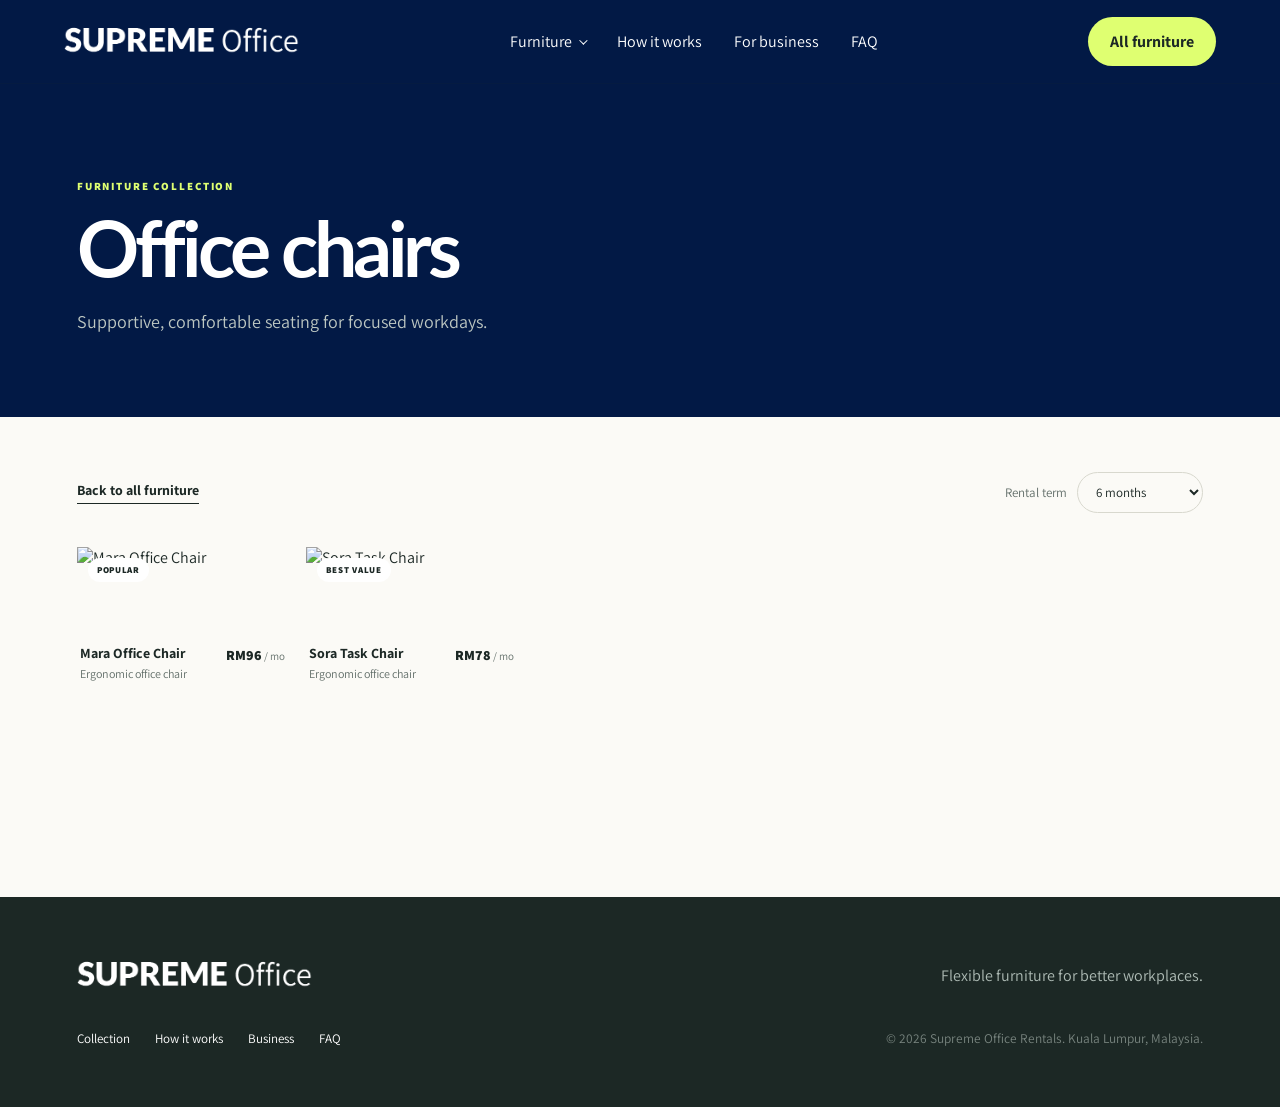
==== collection.html @ 96ee7b13 "latest 18th june 6.34pm" ====
<!doctype html>
<html lang="en">
<head>
  <meta charset="UTF-8">
  <meta name="viewport" content="width=device-width, initial-scale=1.0">
  <meta name="description" content="Browse office furniture available for rent from Supreme Office Rentals.">
  <title>Furniture Collection | Supreme Office Rentals</title>
  <link rel="preconnect" href="https://fonts.googleapis.com">
  <link rel="preconnect" href="https://fonts.gstatic.com" crossorigin>
  <link href="https://fonts.googleapis.com/css2?family=Assistant:wght@400;500;600;700;800&family=Lato:ital,wght@0,400;0,700;0,900;1,400;1,700&display=swap" rel="stylesheet">
  <link rel="stylesheet" href="styles.css">
</head>
<body class="collection-page">
  <header class="site-header collection-header">
    <a class="brand" href="index.html" aria-label="Supreme Office Rentals home">
      <img class="brand-logo brand-logo-white" src="assets/supreme-office-logo.png" alt="Supreme Office">
    </a>
    <nav class="main-nav" aria-label="Main navigation">
      <div class="nav-dropdown">
        <button class="nav-dropdown-toggle" type="button" aria-expanded="false" aria-controls="furnitureMenu">Furniture <span aria-hidden="true"></span></button>
        <div class="nav-dropdown-menu" id="furnitureMenu">
          <a href="collection.html?category=chairs">Office chairs</a>
          <a href="collection.html?category=desks">Office tables / desks</a>
          <a href="collection.html?category=cabinets">Office cabinets</a>
          <a href="collection.html?category=workstations">Office workstation seaters</a>
          <a href="collection.html?category=director-desks">Director desks</a>
          <a href="collection.html?category=training-tables">Training tables</a>
        </div>
      </div>
      <a href="how-it-works.html">How it works</a>
      <a href="index.html#business">For business</a>
      <a href="index.html#faq">FAQ</a>
    </nav>
    <div class="header-actions">
      <a class="button button-accent header-cta" href="index.html#collection">All furniture</a>
      <button class="menu-button" type="button" aria-label="Toggle menu" aria-expanded="false">Menu</button>
    </div>
  </header>

  <main>
    <section class="collection-intro">
      <p class="eyebrow">Furniture collection</p>
      <h1 id="categoryTitle">Office furniture</h1>
      <p id="categoryDescription">Flexible office furniture, delivered and assembled for your workspace.</p>
    </section>

    <section class="section collection-results">
      <div class="collection-result-bar">
        <a href="index.html#collection" class="back-link">Back to all furniture</a>
        <label class="term-select">Rental term
          <select id="collectionTermSelect">
            <option value="1">1 month</option>
            <option value="3">3 months</option>
            <option value="6" selected>6 months</option>
            <option value="12">12 months</option>
          </select>
        </label>
      </div>
      <div class="product-grid" id="collectionGrid"></div>
      <div class="empty-collection" id="emptyCollection" hidden>
        <h2>More pieces are coming soon.</h2>
        <p>Contact us and we can help source the right furniture for your space.</p>
        <a class="button button-dark" href="https://wa.me/601154209676" target="_blank" rel="noreferrer">Ask about this category</a>
      </div>
    </section>
  </main>

  <footer>
    <a class="brand brand-light" href="index.html"><img class="brand-logo" src="assets/supreme-office-logo.png" alt="Supreme Office"></a>
    <p>Flexible furniture for better workplaces.</p>
    <div class="footer-links"><a href="index.html#collection">Collection</a><a href="how-it-works.html">How it works</a><a href="index.html#business">Business</a><a href="index.html#faq">FAQ</a></div>
    <small>&copy; 2026 Supreme Office Rentals. Kuala Lumpur, Malaysia.</small>
  </footer>

  <script src="products.js"></script>
  <script src="collection.js"></script>
</body>
</html>
---- styles.css ----
:root{--ink:#1c2825;--cream:#f4f0e7;--paper:#fbfaf6;--lime:#dfff71;--sage:#dce4d7;--muted:#64706b;--line:#d8d8ce;--radius:24px;--shadow:0 20px 60px rgba(28,40,37,.12)}
*{box-sizing:border-box}html{scroll-behavior:smooth}body{margin:0;background:var(--paper);color:var(--ink);font-family:"Assistant",sans-serif}body.no-scroll{overflow:hidden}img{display:block;width:100%}a{color:inherit;text-decoration:none}button,select{font:inherit}button{cursor:pointer}h1,h2,h3,p{margin-top:0}h1,h2,h3,.brand{font-family:"Assistant",sans-serif}.site-header{height:84px;padding:0 clamp(24px,5vw,72px);display:flex;align-items:center;justify-content:space-between;border-bottom:1px solid rgba(28,40,37,.12);position:absolute;z-index:20;width:100%;color:#fff}.brand{display:flex;align-items:center;gap:10px;font-size:14px;letter-spacing:.08em;font-weight:600}.brand-mark{width:34px;height:34px;display:grid;place-items:center;border:1px solid currentColor;border-radius:50%;font-weight:800}.brand b{color:var(--lime)}.main-nav{display:flex;gap:32px;font-size:14px}.main-nav a{transition:opacity .2s}.main-nav a:hover{opacity:.65}.header-actions{display:flex;align-items:center;gap:12px}.button{display:inline-flex;align-items:center;justify-content:center;gap:16px;border:0;border-radius:100px;padding:14px 22px;font-weight:700;transition:transform .2s,background .2s}.button:hover{transform:translateY(-2px)}.button-dark{background:var(--ink);color:#fff}.button-accent{background:var(--lime);color:var(--ink)}.button-light{background:#fff;color:var(--ink)}.icon-btn{border:0;background:transparent;color:inherit}.cart-button{display:flex;gap:8px;align-items:center}.cart-count{display:grid;place-items:center;width:21px;height:21px;background:var(--lime);color:var(--ink);border-radius:50%;font-size:11px;font-weight:800}.menu-button{display:none;border:1px solid currentColor;border-radius:50px;background:transparent;color:inherit;padding:8px 13px}.hero{min-height:760px;background:var(--ink);color:#fff;display:grid;grid-template-columns:47% 53%;overflow:hidden}.hero-copy{padding:170px clamp(28px,6vw,96px) 70px}.eyebrow{text-transform:uppercase;letter-spacing:.17em;font-size:11px;font-weight:800;color:#89938f;margin-bottom:22px}.hero .eyebrow,.business .eyebrow,.closing-cta .eyebrow{color:var(--lime)}h1{font-size:clamp(50px,6vw,92px);line-height:.96;letter-spacing:-.055em;margin-bottom:30px}h1 em{font-family:"Lato",sans-serif;font-weight:400;color:var(--lime)}.hero-lead{max-width:560px;font-size:18px;line-height:1.7;color:#bdc7c2}.hero-actions{display:flex;align-items:center;gap:28px;margin:38px 0 65px}.text-link{padding-bottom:5px;border-bottom:1px solid rgba(255,255,255,.5)}.hero-proof{display:flex;align-items:center;gap:16px;color:#bdc7c2;font-size:13px}.hero-proof p{margin:0}.hero-proof strong{color:#fff}.avatars{display:flex}.avatars span{width:34px;height:34px;margin-left:-8px;border:2px solid var(--ink);border-radius:50%;display:grid;place-items:center;background:#cfc6ad;color:var(--ink);font-size:9px;font-weight:800}.avatars span:first-child{margin:0}.avatars span:nth-child(2){background:#d9dfc0}.avatars span:nth-child(3){background:#d9bca8}.hero-visual{position:relative;min-height:700px}.hero-visual:after{content:"";position:absolute;inset:0;background:linear-gradient(90deg,rgba(28,40,37,.4),transparent 35%)}.hero-visual img{height:100%;object-fit:cover}.floating-card{position:absolute;z-index:2;background:rgba(251,250,246,.93);color:var(--ink);backdrop-filter:blur(10px);border-radius:16px;box-shadow:var(--shadow)}.price-card{right:7%;top:22%;padding:16px 20px;display:grid;grid-template-columns:auto auto;column-gap:7px}.price-card strong{font:800 28px "Assistant"}.price-card span{font-size:11px;color:var(--muted)}.price-card span:last-child{align-self:end;margin-bottom:4px}.delivery-card{left:8%;bottom:10%;padding:14px 18px;font-size:13px;font-weight:700}.delivery-card span{display:inline-grid;place-items:center;background:var(--lime);border-radius:50%;width:22px;height:22px;margin-right:8px}.trust-strip{display:flex;justify-content:center;align-items:center;gap:28px;padding:21px clamp(20px,5vw,70px);background:var(--lime);font-size:12px;text-transform:uppercase;letter-spacing:.1em;font-weight:800}.trust-strip i{width:4px;height:4px;background:var(--ink);border-radius:50%}.section{padding:110px clamp(24px,6vw,92px)}.section-heading h2,.business h2,.closing-cta h2{font-size:clamp(38px,4.5vw,64px);line-height:1.05;letter-spacing:-.045em;margin-bottom:0}.split-heading{display:flex;justify-content:space-between;align-items:end;gap:50px;margin-bottom:55px}.split-heading>p{max-width:480px;color:var(--muted);line-height:1.7;margin:0}.catalog-toolbar{display:flex;justify-content:space-between;gap:20px;align-items:center;margin-bottom:28px}.filter-list{display:flex;flex-wrap:wrap;gap:8px}.filter{border:1px solid var(--line);background:transparent;border-radius:50px;padding:10px 17px;color:var(--muted)}.filter.active,.filter:hover{background:var(--ink);color:#fff;border-color:var(--ink)}.term-select{display:flex;align-items:center;gap:10px;color:var(--muted);font-size:13px;white-space:nowrap}.term-select select{border:1px solid var(--line);border-radius:50px;padding:10px 34px 10px 14px;background:var(--paper);color:var(--ink)}.product-grid{display:grid;grid-template-columns:repeat(4,1fr);gap:22px}.product-card{min-width:0}.product-image{position:relative;background:var(--cream);border-radius:var(--radius);overflow:hidden;aspect-ratio:1/1.1}.product-image img{height:100%;object-fit:cover;transition:transform .5s}.product-card:hover img{transform:scale(1.04)}.product-tag{position:absolute;left:14px;top:14px;background:#fff;border-radius:50px;padding:7px 11px;font-size:10px;font-weight:800;text-transform:uppercase;letter-spacing:.08em}.add-button{position:absolute;right:14px;bottom:14px;width:46px;height:46px;border:0;border-radius:50%;background:var(--lime);font-size:22px;box-shadow:0 8px 25px rgba(0,0,0,.16);transition:transform .2s}.add-button:hover{transform:rotate(90deg)}.product-info{display:flex;justify-content:space-between;gap:14px;padding:18px 4px}.product-info h3{font-size:16px;margin:0 0 4px}.product-info p{font-size:12px;color:var(--muted);margin:0}.product-price{text-align:right;white-space:nowrap}.product-price strong{font:800 16px "Assistant"}.product-price span{font-size:11px;color:var(--muted)}.steps{background:var(--cream)}.centered{text-align:center;margin-bottom:55px}.step-grid{display:grid;grid-template-columns:repeat(3,1fr);max-width:1150px;margin:auto}.step-grid article{text-align:center;padding:20px 8%;position:relative;border-right:1px solid var(--line)}.step-grid article:last-child{border:0}.step-number{font:700 11px "Assistant";color:#9ca59f}.step-icon{font-size:34px;width:86px;height:86px;margin:22px auto;border:1px solid #c5c8bd;border-radius:50%;display:grid;place-items:center}.step-grid h3{font-size:20px}.step-grid p{color:var(--muted);line-height:1.65;font-size:14px}.business{display:grid;grid-template-columns:52% 48%;background:#253530;color:#fff}.business-image{min-height:650px}.business-image img{height:100%;object-fit:cover}.business-copy{padding:90px clamp(30px,7vw,105px);display:flex;flex-direction:column;justify-content:center}.business-copy>p:not(.eyebrow){color:#bac5c0;line-height:1.75;margin:28px 0}.business ul{list-style:none;padding:0;margin:0 0 38px}.business li{padding:13px 0;border-bottom:1px solid rgba(255,255,255,.14)}.business li:before{content:"✓";color:var(--lime);margin-right:12px}.business .button{align-self:flex-start}.faq-list{max-width:900px;margin:auto;border-top:1px solid var(--line)}details{border-bottom:1px solid var(--line)}summary{list-style:none;padding:25px 0;font:700 18px "Assistant";display:flex;justify-content:space-between;align-items:center;cursor:pointer}summary::-webkit-details-marker{display:none}summary span{font-size:25px;font-weight:400;transition:transform .2s}details[open] summary span{transform:rotate(45deg)}details p{color:var(--muted);line-height:1.7;max-width:740px;padding-bottom:24px}.closing-cta{text-align:center;background:var(--sage);padding:100px 20px}.closing-cta h2{font-size:clamp(50px,7vw,92px);margin-bottom:35px}footer{background:var(--ink);color:#fff;padding:60px clamp(24px,6vw,92px);display:grid;grid-template-columns:1fr 1fr;gap:35px;align-items:center}.brand-light{justify-self:start}footer>p{color:#aebbb5;justify-self:end;margin:0}.footer-links{display:flex;gap:25px;font-size:13px}.footer-links a:hover{color:var(--lime)}footer small{color:#77837e;justify-self:end}.cart-overlay{position:fixed;inset:0;background:rgba(17,25,22,.55);z-index:90;opacity:0;pointer-events:none;transition:opacity .3s}.cart-overlay.open{opacity:1;pointer-events:auto}.cart-drawer{position:fixed;z-index:100;right:0;top:0;height:100%;width:min(460px,100%);background:var(--paper);padding:30px;display:flex;flex-direction:column;transform:translateX(100%);transition:transform .35s ease;box-shadow:-25px 0 80px rgba(0,0,0,.2)}.cart-drawer.open{transform:none}.cart-header{display:flex;justify-content:space-between;align-items:start;padding-bottom:20px;border-bottom:1px solid var(--line)}.cart-header h2{font-size:30px;margin:0}.cart-header .eyebrow{margin-bottom:8px}.close-cart{border:0;background:transparent;font-size:34px;color:var(--muted)}.cart-items{overflow:auto;flex:1}.cart-item{display:grid;grid-template-columns:72px 1fr auto;gap:14px;align-items:center;padding:16px 0;border-bottom:1px solid var(--line)}.cart-item img{width:72px;height:72px;object-fit:cover;border-radius:12px}.cart-item h3{font-size:14px;margin:0 0 4px}.cart-item p{font-size:12px;color:var(--muted);margin:0}.remove-item{border:0;background:transparent;font-size:21px;color:#9c5d51}.cart-empty{text-align:center;margin:auto;padding:50px 20px;color:var(--muted)}.cart-empty span{font-size:45px}.cart-empty h3{color:var(--ink)}.cart-footer{border-top:1px solid var(--line);padding-top:20px}.cart-footer>div{display:flex;justify-content:space-between;margin-bottom:18px}.cart-total{font:800 24px "Assistant"}.checkout-button{width:100%}.cart-footer small{display:block;text-align:center;color:var(--muted);margin-top:12px}.toast{position:fixed;left:50%;bottom:30px;z-index:120;transform:translate(-50%,30px);opacity:0;background:var(--ink);color:#fff;padding:13px 19px;border-radius:50px;font-size:13px;transition:.3s}.toast.show{opacity:1;transform:translate(-50%,0)}
@media(max-width:1000px){.main-nav{display:none}.main-nav.open{display:flex;position:absolute;top:84px;left:0;right:0;background:var(--ink);padding:25px;flex-direction:column;border-top:1px solid rgba(255,255,255,.15)}.menu-button{display:block}.header-cta{display:none}.hero{grid-template-columns:1fr}.hero-copy{padding-bottom:80px}.hero-visual{min-height:550px}.product-grid{grid-template-columns:repeat(2,1fr)}.business{grid-template-columns:1fr}.business-image{min-height:480px}}
@media(max-width:650px){.site-header{height:72px;padding:0 18px}.brand{font-size:12px}.brand-mark{width:30px;height:30px}.cart-button>span:first-child{display:none}.hero-copy{padding:130px 22px 65px}.hero-actions{align-items:flex-start;flex-direction:column;margin-bottom:48px}.hero-visual{min-height:440px}.price-card{top:8%}.delivery-card{left:20px;bottom:20px}.trust-strip{justify-content:flex-start;overflow:auto;white-space:nowrap}.section{padding:80px 20px}.split-heading{display:block}.split-heading>p{margin-top:25px}.catalog-toolbar{align-items:flex-start;flex-direction:column}.filter-list{flex-wrap:nowrap;width:100%;overflow:auto;padding-bottom:5px}.product-grid{grid-template-columns:1fr 1fr;gap:12px}.product-image{border-radius:16px}.product-info{display:block}.product-price{text-align:left;margin-top:8px}.step-grid{grid-template-columns:1fr}.step-grid article{border-right:0;border-bottom:1px solid var(--line)}.business-image{min-height:360px}.business-copy{padding:70px 22px}.faq .section-heading{text-align:left}summary{font-size:15px;gap:15px}.closing-cta{padding:80px 20px}footer{grid-template-columns:1fr}footer>p,footer small{justify-self:start}.footer-links{flex-wrap:wrap}.cart-drawer{padding:22px}}
.hero{background:#021945}
.hero-visual:after{background:linear-gradient(90deg,rgba(2,25,69,.4),transparent 35%)}
.hero-visual img{position:absolute;inset:0;width:100%;height:100%;object-fit:cover;object-position:center 62%}
.brand-logo{width:235px;height:auto}
.brand-logo-white{filter:brightness(0) invert(1)}
.brand-light .brand-logo{filter:brightness(0) invert(1)}
.nav-dropdown{position:relative}.nav-dropdown-toggle{display:flex;align-items:center;gap:7px;padding:0;border:0;background:transparent;color:inherit}.nav-dropdown-toggle span{width:6px;height:6px;border-right:1.5px solid currentColor;border-bottom:1.5px solid currentColor;transform:rotate(45deg) translateY(-2px);transition:transform .2s}.nav-dropdown.open .nav-dropdown-toggle span{transform:rotate(225deg) translate(-1px,-1px)}.nav-dropdown-menu{position:absolute;top:calc(100% + 18px);left:-18px;width:245px;padding:9px;background:#fff;color:var(--ink);border:1px solid rgba(28,40,37,.1);border-radius:14px;box-shadow:0 18px 45px rgba(2,25,69,.18);opacity:0;visibility:hidden;transform:translateY(-6px);transition:opacity .2s,transform .2s,visibility .2s}.nav-dropdown-menu:before{content:"";position:absolute;left:0;right:0;top:-19px;height:20px}.nav-dropdown.open .nav-dropdown-menu,.nav-dropdown:hover .nav-dropdown-menu,.nav-dropdown:focus-within .nav-dropdown-menu{opacity:1;visibility:visible;transform:none}.nav-dropdown-menu a{display:block;padding:10px 12px;border-radius:8px;font-size:13px}.nav-dropdown-menu a:hover,.nav-dropdown-menu a:focus{opacity:1;background:var(--cream)}
.category-select,.term-select{display:flex;align-items:center;gap:10px;color:var(--muted);font-size:13px;white-space:nowrap}.category-select select,.term-select select{border:1px solid var(--line);border-radius:50px;padding:10px 34px 10px 14px;background:var(--paper);color:var(--ink)}
@media(max-width:1000px){.nav-dropdown-toggle{width:100%;justify-content:space-between}.nav-dropdown-menu{position:static;width:100%;max-height:0;padding:0 0 0 12px;border:0;border-radius:0;background:transparent;color:#fff;box-shadow:none;opacity:1;visibility:visible;transform:none;overflow:hidden;transition:max-height .25s,padding .25s}.nav-dropdown.open .nav-dropdown-menu{max-height:280px;padding-top:10px}.nav-dropdown-menu:before{display:none}.nav-dropdown-menu a{padding:8px 0;color:rgba(255,255,255,.76)}.nav-dropdown-menu a:hover,.nav-dropdown-menu a:focus{background:transparent;color:#fff}}
@media(max-width:650px){.brand-logo{width:185px}}
.collection-page{background:var(--paper)}.collection-header{position:relative;background:#021945}.collection-intro{padding:95px clamp(24px,6vw,92px) 80px;background:#021945;color:#fff}.collection-intro .eyebrow{color:var(--lime);margin-bottom:18px}.collection-intro h1{max-width:900px;margin-bottom:22px;font-size:clamp(48px,6vw,82px)}.collection-intro>p:last-child{max-width:620px;margin:0;color:#bdc7c2;font-size:18px;line-height:1.7}.collection-results{padding-top:55px;min-height:480px}.collection-result-bar{display:flex;align-items:center;justify-content:space-between;gap:20px;margin-bottom:34px}.back-link{font-size:14px;font-weight:700;border-bottom:1px solid var(--ink);padding-bottom:4px}.empty-collection{text-align:center;padding:70px 20px}.empty-collection h2{font-size:32px}.empty-collection p{color:var(--muted);margin-bottom:28px}
@media(max-width:650px){.collection-intro{padding:70px 20px 55px}.collection-result-bar{align-items:flex-start;flex-direction:column}.collection-page .product-grid{grid-template-columns:1fr 1fr}}
.product-image-link{display:block;width:100%;height:100%}.product-info{transition:color .2s}.product-info:hover h3{color:#5b6d2b}.product-detail{display:grid;grid-template-columns:minmax(0,1.05fr) minmax(430px,.95fr);gap:clamp(40px,6vw,90px);padding:70px clamp(24px,6vw,92px) 90px}.product-detail-media{min-width:0}.product-back{display:inline-block;margin-bottom:24px;font-size:13px;font-weight:700;border-bottom:1px solid currentColor;padding-bottom:3px}.product-main-image{position:sticky;top:30px;overflow:hidden;aspect-ratio:1/1.02;background:#a9c6c9;border-radius:28px}.product-main-image img{height:100%;object-fit:cover}.product-main-image .product-tag{z-index:2}.product-detail-copy{padding-top:52px}.product-detail-copy .eyebrow{margin-bottom:14px}.product-detail-copy h1{font-size:clamp(42px,5vw,68px);line-height:1.02;color:var(--ink);margin-bottom:24px}.product-description{font-size:17px;line-height:1.75;color:var(--muted)}.product-features{display:grid;grid-template-columns:1fr 1fr;gap:10px 22px;list-style:none;padding:0;margin:25px 0 35px}.product-features li{font-size:13px;padding-left:20px;position:relative}.product-features li:before{content:"✓";position:absolute;left:0;font-weight:800}.product-option{padding:22px 0;border-top:1px solid var(--line)}.product-option label,.option-heading{display:flex;justify-content:space-between;align-items:center;gap:20px}.product-option label span,.option-heading span{font-size:12px;color:var(--muted)}.product-option select{width:100%;margin-top:13px;padding:13px 42px 13px 15px;border:1px solid var(--line);border-radius:10px;background:#fff;color:var(--ink)}.colour-options{display:flex;gap:10px;margin-top:14px}.colour-swatch{width:38px;height:38px;padding:4px;border:1px solid var(--line);border-radius:50%;background:#fff}.colour-swatch span{display:block;width:100%;height:100%;border-radius:50%;border:1px solid rgba(0,0,0,.08)}.colour-swatch.active{outline:2px solid var(--ink);outline-offset:2px}.rental-summary{background:var(--cream);border-radius:16px;padding:20px;margin:8px 0 18px}.rental-summary>div{display:flex;justify-content:space-between;gap:20px;padding:7px 0}.rental-summary>div+div{border-top:1px solid var(--line)}.rental-summary span{font-size:13px;color:var(--muted)}.rental-summary strong{font-family:"Assistant",sans-serif}.rental-summary small{display:block;color:var(--muted);line-height:1.5;margin-top:10px}.agreement-check{display:flex;align-items:flex-start;gap:10px;font-size:13px;line-height:1.45;margin:18px 0}.agreement-check input{margin-top:3px}.product-enquire{width:100%}.product-enquire:disabled{opacity:.45;cursor:not-allowed;transform:none}.product-lower{display:grid;grid-template-columns:1fr 1fr;gap:clamp(40px,7vw,100px);background:var(--cream)}.product-lower h2{font-size:clamp(32px,4vw,48px);margin-bottom:14px}.product-lower>div>p:not(.eyebrow){color:var(--muted);line-height:1.7}.schedule-summary{display:grid;grid-template-columns:repeat(3,1fr);gap:10px;margin:25px 0}.schedule-summary div{padding:15px;background:#fff;border-radius:12px}.schedule-summary span{display:block;font-size:11px;color:var(--muted);margin-bottom:5px}.schedule-summary strong{font:700 15px "Assistant"}.schedule-table-wrap{max-height:410px;overflow:auto;border:1px solid var(--line);border-radius:14px;background:#fff}.schedule-table{width:100%;border-collapse:collapse;font-size:13px}.schedule-table th,.schedule-table td{text-align:left;padding:14px 16px;border-bottom:1px solid var(--line)}.schedule-table th{position:sticky;top:0;background:#fff;font-size:11px;text-transform:uppercase;letter-spacing:.08em}.schedule-table th:last-child,.schedule-table td:last-child{text-align:right}.agreement-list{border-top:1px solid var(--line)}.agreement-list summary{font-size:15px;padding:19px 0}.agreement-list details p{font-size:13px;padding-bottom:20px}.agreement-panel .eyebrow,.payment-panel .eyebrow{margin-bottom:14px}
@media(max-width:900px){.product-detail{grid-template-columns:1fr}.product-main-image{position:relative;top:auto}.product-detail-copy{padding-top:0}.product-lower{grid-template-columns:1fr}}
@media(max-width:650px){.product-detail{padding:36px 20px 65px;gap:32px}.product-main-image{border-radius:20px}.product-features{grid-template-columns:1fr}.schedule-summary{grid-template-columns:1fr 1fr}.schedule-summary div:last-child{grid-column:1/-1}}
.main-nav .current-nav{color:var(--lime)}.process-hero{min-height:620px;padding:110px clamp(24px,7vw,110px);background:#021945;color:#fff;display:grid;grid-template-columns:1.3fr .7fr;gap:clamp(50px,8vw,120px);align-items:center}.process-hero h1{font-size:clamp(54px,7vw,96px);margin-bottom:30px}.process-hero h1 em{color:var(--lime);font-weight:400}.process-hero>div>p:not(.eyebrow){max-width:690px;color:#bdc7c2;font-size:18px;line-height:1.75;margin-bottom:34px}.process-promise{padding:32px;border:1px solid rgba(255,255,255,.2);border-radius:22px;background:rgba(255,255,255,.06)}.process-promise>span{text-transform:uppercase;letter-spacing:.13em;font-size:10px;font-weight:800;color:var(--lime)}.process-promise ul{list-style:none;margin:20px 0 0;padding:0}.process-promise li{padding:15px 0;border-top:1px solid rgba(255,255,255,.13);font-size:14px}.process-promise li:before{content:"✓";color:var(--lime);font-weight:800;margin-right:12px}.process-step-list{border-top:1px solid var(--line)}.process-step-list article{display:grid;grid-template-columns:120px minmax(0,1fr);gap:25px;padding:48px 0;border-bottom:1px solid var(--line)}.process-number{font:700 13px "Assistant";color:#9ca59f}.process-step-list article>div{display:grid;grid-template-columns:minmax(240px,.75fr) minmax(280px,1fr);column-gap:clamp(35px,6vw,90px);align-items:start}.process-label{grid-column:1/-1;margin-bottom:10px;text-transform:uppercase;letter-spacing:.14em;font-size:10px;font-weight:800;color:#87928d}.process-step-list h3{font-size:clamp(26px,3vw,40px);line-height:1.1;margin:0}.process-step-list article>div>p:not(.process-label){color:var(--muted);line-height:1.75;margin-bottom:18px}.process-step-list ul{grid-column:2;list-style:none;padding:0;margin:0}.process-step-list li{padding:9px 0;border-top:1px solid var(--line);font-size:13px}.process-step-list li:before{content:"✓";margin-right:10px;font-weight:800}.process-included{background:#253530;color:#fff;display:grid;grid-template-columns:.8fr 1.2fr;gap:clamp(50px,8vw,120px)}.included-copy h2{font-size:clamp(40px,5vw,64px);line-height:1.05}.included-copy>p:last-child{color:#bac5c0;line-height:1.75}.included-grid{display:grid;grid-template-columns:1fr 1fr}.included-grid article{padding:28px;border:1px solid rgba(255,255,255,.14);margin:-1px 0 0 -1px}.included-grid span{font-size:10px;color:var(--lime);font-weight:800}.included-grid h3{font-size:18px;margin:32px 0 10px}.included-grid p{color:#bac5c0;font-size:13px;line-height:1.65;margin:0}.process-detail-list{max-width:940px;margin:auto;border-top:1px solid var(--line)}.process-detail-list details p{max-width:800px}.process-cta{text-align:center;padding:100px 20px;background:var(--sage)}.process-cta h2{font-size:clamp(44px,6vw,78px);line-height:1.05;margin-bottom:35px}.process-cta>div{display:flex;justify-content:center;gap:12px}.process-cta .button-light{border:1px solid var(--line)}
@media(max-width:900px){.process-hero{grid-template-columns:1fr}.process-promise{max-width:600px}.process-included{grid-template-columns:1fr}.process-step-list article>div{grid-template-columns:1fr}.process-step-list ul{grid-column:1}}
@media(max-width:650px){.process-hero{padding:75px 20px;min-height:auto}.process-hero h1{font-size:48px}.process-step-list article{grid-template-columns:48px 1fr;padding:36px 0;gap:10px}.included-grid{grid-template-columns:1fr}.process-cta>div{align-items:stretch;flex-direction:column;max-width:300px;margin:auto}}
.process-step-list{display:grid;grid-template-columns:minmax(230px,320px) minmax(0,1fr);gap:clamp(45px,8vw,120px);border-top:1px solid var(--line);padding-top:55px}.process-progress{position:sticky;top:100px;height:540px;align-self:start}.process-progress-label{margin:0 0 18px;text-transform:uppercase;letter-spacing:.15em;font-size:10px;font-weight:800;color:var(--muted)}.process-active-heading{min-height:105px}.process-active-heading strong{display:block;font:800 clamp(58px,7vw,92px)/.9 "Assistant";letter-spacing:-.07em;color:#021945;transition:opacity .25s,transform .25s}.process-active-heading span{display:block;max-width:245px;margin-top:14px;font:700 18px/1.3 "Assistant"}.process-rail{position:absolute;left:9px;top:155px;bottom:34px;width:2px;background:var(--line)}.process-rail-fill{display:block;width:100%;height:0;background:#021945;transition:height .5s ease}.process-markers{position:absolute;left:0;top:146px;bottom:25px;display:flex;flex-direction:column;justify-content:space-between}.process-markers button{width:20px;height:20px;padding:0;border:2px solid var(--paper);border-radius:50%;background:#c8ccc6;color:transparent;font-size:0;transition:background .25s,transform .25s,box-shadow .25s}.process-markers button.active{background:var(--lime);transform:scale(1.35);box-shadow:0 0 0 2px #021945}.process-chapters{min-width:0}.process-step-list .process-chapter{display:block;min-height:62vh;margin-bottom:45px;padding:clamp(34px,5vw,64px);border:1px solid var(--line);border-radius:24px;background:#fff;opacity:.36;transform:translateY(34px) scale(.975);transition:opacity .55s ease,transform .55s ease,box-shadow .55s ease}.process-step-list .process-chapter.active{opacity:1;transform:none;box-shadow:0 24px 70px rgba(28,40,37,.11)}.process-step-list .process-chapter:last-child{margin-bottom:0}.process-chapter .process-label{margin-bottom:55px;color:#6c7772}.process-step-list .process-chapter h3{max-width:650px;font-size:clamp(34px,4.8vw,62px);letter-spacing:-.045em;margin-bottom:28px}.process-step-list .process-chapter>p:not(.process-label){max-width:680px;color:var(--muted);font-size:16px;line-height:1.8}.process-step-list .process-chapter ul{max-width:680px;margin-top:30px}.process-step-list .process-chapter li{padding:14px 0;font-size:14px}.process-step-list .process-chapter li:before{display:inline-grid;place-items:center;width:22px;height:22px;margin-right:12px;background:var(--lime);border-radius:50%;font-size:11px}
@media(max-width:900px){.process-step-list{grid-template-columns:190px minmax(0,1fr);gap:35px}.process-progress{top:85px}.process-step-list .process-chapter{min-height:55vh;padding:36px}}
@media(max-width:700px){.process-step-list{display:block;padding-top:30px}.process-progress{position:relative;top:auto;height:auto;margin-bottom:28px;padding:18px 0;border-bottom:1px solid var(--line)}.process-progress-label,.process-rail{display:none}.process-active-heading{min-height:0;display:flex;align-items:center;gap:16px}.process-active-heading strong{font-size:38px}.process-active-heading span{margin:0;font-size:15px}.process-markers{position:static;display:flex;flex-direction:row;gap:8px;margin-top:18px}.process-markers button{width:9px;height:9px;border:0}.process-markers button.active{transform:scale(1.25);box-shadow:0 0 0 1px #021945}.process-step-list .process-chapter{min-height:auto;margin-bottom:18px;padding:30px 24px;opacity:.55;transform:translateY(18px)}.process-step-list .process-chapter.active{opacity:1}.process-chapter .process-label{margin-bottom:32px}.process-step-list .process-chapter h3{font-size:32px}}
@media(prefers-reduced-motion:reduce){.process-step-list .process-chapter,.process-rail-fill,.process-markers button,.process-active-heading strong{transition:none}.process-step-list .process-chapter{transform:none}}
h1{font-family:"Lato",sans-serif}h1 em{font-family:"Lato",sans-serif}
.price-card{width:220px;grid-template-columns:auto 1fr}.price-card .price-kicker{grid-column:1/-1;margin-bottom:5px;font-size:12px;font-weight:700;color:var(--ink)}.price-card .price-unit{align-self:end;margin-bottom:4px}.price-card small{grid-column:1/-1;margin-top:9px;padding-top:9px;border-top:1px solid var(--line);font-size:10px;line-height:1.35;color:var(--muted)}
.product-image{aspect-ratio:1;border-radius:18px}.product-grid{gap:18px}.product-info{padding:13px 3px}.product-info h3{font-size:14px}.product-price strong{font-size:14px}.product-tag{left:11px;top:11px;padding:6px 9px;font-size:9px}.add-button{right:11px;bottom:11px;width:38px;height:38px;font-size:18px}
@media(min-width:1201px){.product-grid{grid-template-columns:repeat(5,minmax(0,1fr))}}
@media(max-width:1200px) and (min-width:1001px){.product-grid{grid-template-columns:repeat(4,minmax(0,1fr))}}
@media(max-width:650px){.product-grid{gap:11px}.product-info h3{font-size:13px}.product-tag{left:8px;top:8px}.add-button{right:8px;bottom:8px;width:34px;height:34px}}
.main-nav{font-size:16px}
.project-card{right:6%;bottom:10%;width:190px;padding:0;display:grid;grid-template-columns:1fr;gap:8px;background:transparent;color:#fff;border-radius:0;box-shadow:none;backdrop-filter:none;text-shadow:0 2px 12px rgba(0,0,0,.75)}.project-logo{display:block;width:100%}.hero-visual .project-card img{position:static;inset:auto;display:block;width:92px;height:46px;object-fit:contain;object-position:left center;filter:brightness(0) invert(1) drop-shadow(0 2px 8px rgba(0,0,0,.6))}.project-copy{display:block}.project-card p{margin:0;font-size:12px;font-weight:600;line-height:1.4}.project-card span{display:block;margin-bottom:4px;text-transform:uppercase;letter-spacing:.13em;font-size:8px;font-weight:800;color:var(--lime)}
@media(max-width:650px){.project-card{right:20px;bottom:80px;width:160px;gap:6px}.hero-visual .project-card img{width:76px;height:38px}.project-card p{font-size:10px}}
.price-card{padding:16px 20px;background:rgba(251,250,246,.93);color:var(--ink);border-radius:16px;box-shadow:var(--shadow);backdrop-filter:blur(10px);text-shadow:none}.price-card .price-kicker{color:var(--ink)}.price-card span,.price-card small{color:var(--muted)}.price-card small{border-top-color:var(--line)}.delivery-card{padding:14px 18px;background:rgba(251,250,246,.93);color:var(--ink);border-radius:16px;box-shadow:var(--shadow);backdrop-filter:blur(10px);text-shadow:none}.delivery-card span{text-shadow:none}
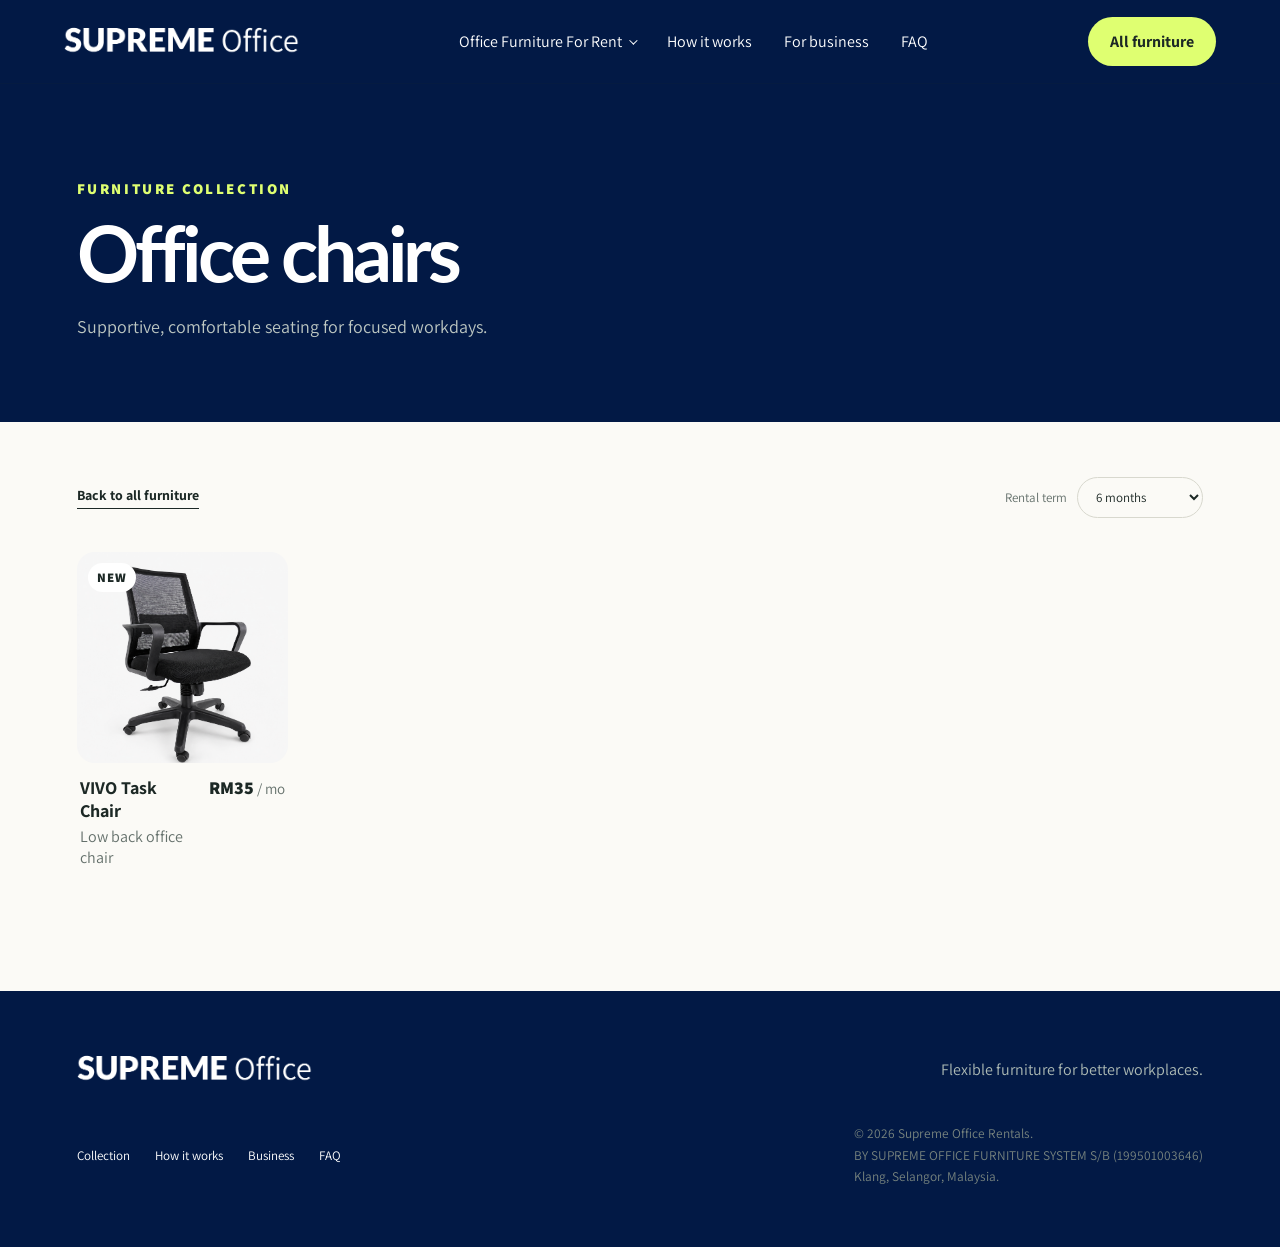
==== commit 087abb99: "19th june 1234pm" ====
--- a/collection.html
+++ b/collection.html
@@ -8,7 +8,7 @@
   <link rel="preconnect" href="https://fonts.googleapis.com">
   <link rel="preconnect" href="https://fonts.gstatic.com" crossorigin>
   <link href="https://fonts.googleapis.com/css2?family=Assistant:wght@400;500;600;700;800&family=Lato:ital,wght@0,400;0,700;0,900;1,400;1,700&display=swap" rel="stylesheet">
-  <link rel="stylesheet" href="styles.css">
+  <link rel="stylesheet" href="styles.css?v=20260619-19">
 </head>
 <body class="collection-page">
   <header class="site-header collection-header">
@@ -17,14 +17,9 @@
     </a>
     <nav class="main-nav" aria-label="Main navigation">
       <div class="nav-dropdown">
-        <button class="nav-dropdown-toggle" type="button" aria-expanded="false" aria-controls="furnitureMenu">Furniture <span aria-hidden="true"></span></button>
-        <div class="nav-dropdown-menu" id="furnitureMenu">
-          <a href="collection.html?category=chairs">Office chairs</a>
-          <a href="collection.html?category=desks">Office tables / desks</a>
-          <a href="collection.html?category=cabinets">Office cabinets</a>
-          <a href="collection.html?category=workstations">Office workstation seaters</a>
-          <a href="collection.html?category=director-desks">Director desks</a>
-          <a href="collection.html?category=training-tables">Training tables</a>
+        <a class="nav-dropdown-toggle" href="furniture.html" target="_blank" rel="noopener">Office Furniture For Rent <span aria-hidden="true"></span></a>
+        <div class="nav-dropdown-menu">
+          <a href="collection.html?category=chairs"><img src="assets/vivo-task-chair.png" alt=""><span>Office chairs</span></a><a href="collection.html?category=desks"><img src="assets/useful-work-desk-maple.webp" alt=""><span>Office tables / desks</span></a><a href="collection.html?category=cabinets"><img src="https://images.unsplash.com/photo-1595428774223-ef52624120d2?auto=format&fit=crop&w=160&q=75" alt=""><span>Office cabinets</span></a><a href="collection.html?category=workstations"><img src="https://images.unsplash.com/photo-1555041469-a586c61ea9bc?auto=format&fit=crop&w=160&q=75" alt=""><span>Office workstation seaters</span></a><a href="collection.html?category=director-desks"><img src="https://images.unsplash.com/photo-1505693416388-ac5ce068fe85?auto=format&fit=crop&w=160&q=75" alt=""><span>Director desks</span></a><a href="collection.html?category=training-tables"><img src="https://images.unsplash.com/photo-1617806118233-18e1de247200?auto=format&fit=crop&w=160&q=75" alt=""><span>Training tables</span></a><a href="collection.html?category=conference-tables"><img src="https://images.unsplash.com/photo-1497366754035-f200968a6e72?auto=format&fit=crop&w=160&q=75" alt=""><span>Conference tables / desks</span></a>
         </div>
       </div>
       <a href="how-it-works.html">How it works</a>
@@ -69,10 +64,10 @@
     <a class="brand brand-light" href="index.html"><img class="brand-logo" src="assets/supreme-office-logo.png" alt="Supreme Office"></a>
     <p>Flexible furniture for better workplaces.</p>
     <div class="footer-links"><a href="index.html#collection">Collection</a><a href="how-it-works.html">How it works</a><a href="index.html#business">Business</a><a href="index.html#faq">FAQ</a></div>
-    <small>&copy; 2026 Supreme Office Rentals. Kuala Lumpur, Malaysia.</small>
+    <small>&copy; 2026 Supreme Office Rentals.<span class="footer-company">BY SUPREME OFFICE FURNITURE SYSTEM S/B (199501003646)</span><span class="footer-location">Klang, Selangor, Malaysia.</span></small>
   </footer>
 
-  <script src="products.js"></script>
-  <script src="collection.js"></script>
+  <script src="products.js?v=20260619-13"></script>
+  <script src="collection.js?v=20260619-14"></script>
 </body>
 </html>
--- a/styles.css
+++ b/styles.css
@@ -34,3 +34,37 @@
 .project-card{right:6%;bottom:10%;width:190px;padding:0;display:grid;grid-template-columns:1fr;gap:8px;background:transparent;color:#fff;border-radius:0;box-shadow:none;backdrop-filter:none;text-shadow:0 2px 12px rgba(0,0,0,.75)}.project-logo{display:block;width:100%}.hero-visual .project-card img{position:static;inset:auto;display:block;width:92px;height:46px;object-fit:contain;object-position:left center;filter:brightness(0) invert(1) drop-shadow(0 2px 8px rgba(0,0,0,.6))}.project-copy{display:block}.project-card p{margin:0;font-size:12px;font-weight:600;line-height:1.4}.project-card span{display:block;margin-bottom:4px;text-transform:uppercase;letter-spacing:.13em;font-size:8px;font-weight:800;color:var(--lime)}
 @media(max-width:650px){.project-card{right:20px;bottom:80px;width:160px;gap:6px}.hero-visual .project-card img{width:76px;height:38px}.project-card p{font-size:10px}}
 .price-card{padding:16px 20px;background:rgba(251,250,246,.93);color:var(--ink);border-radius:16px;box-shadow:var(--shadow);backdrop-filter:blur(10px);text-shadow:none}.price-card .price-kicker{color:var(--ink)}.price-card span,.price-card small{color:var(--muted)}.price-card small{border-top-color:var(--line)}.delivery-card{padding:14px 18px;background:rgba(251,250,246,.93);color:var(--ink);border-radius:16px;box-shadow:var(--shadow);backdrop-filter:blur(10px);text-shadow:none}.delivery-card span{text-shadow:none}
+.hero .eyebrow{font-size:16px}
+.collection-page .product-image{display:block;width:100%;aspect-ratio:1/1}
+@media(min-width:651px){.collection-page .product-grid{grid-template-columns:repeat(5,minmax(0,1fr))}}
+.furniture-page{background:var(--paper)}.category-intro{padding:95px clamp(24px,6vw,92px) 85px;background:#021945;color:#fff}.category-intro .eyebrow{color:var(--lime);margin-bottom:18px}.category-intro h1{max-width:1050px;margin-bottom:24px;font-size:clamp(48px,6vw,82px)}.category-intro>p:last-child{max-width:650px;margin:0;color:#bdc7c2;font-size:18px;line-height:1.7}.category-gallery{padding-top:75px}.category-gallery-heading{margin-bottom:42px}.category-gallery-heading .eyebrow{margin-bottom:14px}.category-gallery-heading h2{margin:0;font-size:clamp(36px,4.5vw,58px);line-height:1.05;letter-spacing:-.04em}.category-grid{display:grid;grid-template-columns:repeat(4,minmax(0,1fr));gap:34px 22px}.category-card{display:block;min-width:0}.category-image{display:block;width:100%;aspect-ratio:1/1;overflow:hidden;border-radius:20px;background:var(--cream)}.category-image img{width:100%;height:100%;object-fit:cover;transition:transform .45s ease}.category-card:hover .category-image img{transform:scale(1.04)}.category-card-copy{display:block;padding:17px 4px 0}.category-card-copy strong{display:block;font-size:20px}.category-card-copy>span{display:block;margin-top:6px;color:var(--muted);font-size:13px;line-height:1.5}
+@media(max-width:900px){.category-grid{grid-template-columns:repeat(2,minmax(0,1fr))}}
+@media(max-width:550px){.category-intro{padding:70px 20px 60px}.category-grid{grid-template-columns:1fr}.category-gallery{padding-top:60px}.category-image{border-radius:16px}}
+footer{background:#021945}
+footer small{line-height:1.6}.footer-company,.footer-location{display:block}
+.product-info h3{font-size:18px}.product-info p{font-size:16px}.product-price strong{font-size:18px}.product-price span{font-size:15px}.product-tag{font-size:13px}.category-card-copy strong{font-size:24px}.category-card-copy>span{font-size:17px}
+.nav-dropdown-menu{width:520px;padding:10px;display:grid;grid-template-columns:repeat(2,minmax(0,1fr));gap:5px}.nav-dropdown-menu a{display:grid;grid-template-columns:52px minmax(0,1fr);align-items:center;gap:12px;min-height:68px;padding:8px}.nav-dropdown-menu img{width:52px;height:52px;border-radius:9px;object-fit:cover;background:var(--cream)}.nav-dropdown-menu a span{font-weight:600;line-height:1.25}.nav-dropdown-menu a:hover img,.nav-dropdown-menu a:focus img{transform:scale(1.04)}
+@media(max-width:1000px){.nav-dropdown-menu{width:100%;grid-template-columns:1fr;padding:0 0 0 12px;gap:3px}.nav-dropdown.open .nav-dropdown-menu{max-height:520px;padding-top:10px}.nav-dropdown-menu a{grid-template-columns:42px minmax(0,1fr);min-height:52px}.nav-dropdown-menu img{width:42px;height:42px}}
+.home-category-grid{grid-template-columns:repeat(4,minmax(0,1fr))}.home-category-grid .product-image{display:block;width:100%;aspect-ratio:1/1}.category-price{display:flex;flex-direction:column;align-items:flex-end;gap:2px}.category-price strong{line-height:1.15}.category-price span{line-height:1.1}
+@media(max-width:1000px){.home-category-grid{grid-template-columns:repeat(2,minmax(0,1fr))}}
+.rent-comparison{background:var(--cream);overflow:hidden}.rent-comparison-heading{display:flex;justify-content:space-between;align-items:end;gap:50px;margin-bottom:52px}.rent-comparison-heading h2{max-width:720px;margin:0;font-size:clamp(42px,5vw,72px);line-height:1;letter-spacing:-.05em}.rent-comparison-heading>p{max-width:500px;margin:0;color:var(--muted);font-size:17px;line-height:1.7}.comparison-visual{display:grid;grid-template-columns:minmax(0,1fr) 72px minmax(0,1fr);align-items:center;max-width:1240px;margin:auto}.comparison-card{min-height:410px;padding:clamp(28px,4vw,52px);border:1px solid var(--line);border-radius:26px;background:#fff;opacity:0;transform:translateY(30px);transition:opacity .65s ease,transform .65s ease}.rent-comparison.is-visible .comparison-card{opacity:1;transform:none}.rent-comparison.is-visible .rent-card{transition-delay:.16s}.comparison-label{display:block;margin-bottom:34px;text-transform:uppercase;letter-spacing:.14em;font-size:11px;font-weight:800;color:var(--muted)}.comparison-card h3{font-size:clamp(29px,3.3vw,46px);line-height:1.05;letter-spacing:-.035em;margin-bottom:34px}.rent-card{background:#021945;color:#fff;border-color:#021945;box-shadow:0 26px 70px rgba(2,25,69,.2)}.rent-card .comparison-label{color:var(--lime)}.cost-meter{display:grid;grid-template-columns:1fr auto;gap:8px 20px;margin-bottom:28px;font-size:13px}.cost-meter strong{font-family:"Assistant",sans-serif}.cost-meter i{grid-column:1/-1;display:block;width:0;height:10px;border-radius:10px;background:#d0d5d1;transition:width 1s cubic-bezier(.22,.8,.25,1) .35s}.rent-card .cost-meter i{background:var(--lime)}.rent-comparison.is-visible .cost-meter i{width:var(--meter-width)}.comparison-card ul{list-style:none;padding:0;margin:0}.comparison-card li{padding:12px 0;border-top:1px solid var(--line);font-size:14px}.rent-card li{border-color:rgba(255,255,255,.15);color:#c7d1cd}.comparison-card li:before{content:"✓";margin-right:10px;font-weight:800}.rent-card li:before{color:var(--lime)}.comparison-switch{position:relative;z-index:2;display:grid;place-items:center}.comparison-switch:before{content:"";position:absolute;width:118px;height:2px;background:var(--line)}.comparison-switch span{position:relative;display:grid;place-items:center;width:58px;height:58px;border-radius:50%;background:var(--lime);color:#021945;font-weight:800;box-shadow:0 8px 24px rgba(28,40,37,.15)}.rent-benefit-flow{position:relative;display:grid;grid-template-columns:repeat(4,1fr);gap:0;max-width:1240px;margin:70px auto 0}.rent-benefit-flow:before{content:"";position:absolute;left:10%;right:10%;top:22px;height:1px;background:var(--line);transform:scaleX(0);transform-origin:left;transition:transform 1s ease .35s}.rent-comparison.is-visible .rent-benefit-flow:before{transform:scaleX(1)}.rent-benefit-flow article{position:relative;padding:0 clamp(14px,2.5vw,32px);text-align:center;opacity:0;transform:translateY(20px);transition:opacity .5s ease,transform .5s ease}.rent-comparison.is-visible .rent-benefit-flow article{opacity:1;transform:none}.rent-comparison.is-visible .rent-benefit-flow article:nth-child(2){transition-delay:.12s}.rent-comparison.is-visible .rent-benefit-flow article:nth-child(3){transition-delay:.24s}.rent-comparison.is-visible .rent-benefit-flow article:nth-child(4){transition-delay:.36s}.rent-benefit-flow article>span{position:relative;z-index:1;display:grid;place-items:center;width:44px;height:44px;margin:0 auto 22px;border:1px solid var(--ink);border-radius:50%;background:var(--cream);font-size:11px;font-weight:800}.rent-benefit-flow strong{display:block;font-size:18px}.rent-benefit-flow p{margin:9px 0 0;color:var(--muted);font-size:13px;line-height:1.6}.rent-comparison-action{text-align:center;margin-top:42px}
+@media(max-width:800px){.rent-comparison-heading{display:block}.rent-comparison-heading>p{margin-top:24px}.comparison-visual{grid-template-columns:1fr;gap:18px}.comparison-card{min-height:0}.comparison-switch{height:32px}.comparison-switch:before{width:2px;height:60px}.comparison-switch span{width:50px;height:50px}.rent-benefit-flow{grid-template-columns:1fr 1fr;gap:34px 0}.rent-benefit-flow:before{display:none}}
+@media(max-width:520px){.rent-benefit-flow{grid-template-columns:1fr}.rent-benefit-flow article{padding:0 10px}.comparison-card{padding:28px 22px;border-radius:20px}}
+@media(prefers-reduced-motion:reduce){.comparison-card,.cost-meter i,.rent-benefit-flow:before,.rent-benefit-flow article{transition:none}.comparison-card,.rent-benefit-flow article{opacity:1;transform:none}.cost-meter i{width:var(--meter-width)}.rent-benefit-flow:before{transform:none}}
+.rent-comparison{padding-top:72px;padding-bottom:72px}.rent-comparison-heading{margin-bottom:36px}.rent-comparison-heading>p{font-size:19px;line-height:1.55}.comparison-card{min-height:340px;padding:34px 38px;transition:opacity .65s ease,transform .35s ease,box-shadow .35s ease,border-color .35s ease}.comparison-label{margin-bottom:22px;font-size:13px}.comparison-card h3{font-size:clamp(36px,3.4vw,52px);margin-bottom:24px}.cost-meter{margin-bottom:20px;font-size:15px}.cost-meter i{transform-origin:left;transition:width 1s cubic-bezier(.22,.8,.25,1) .35s,transform .3s ease}.comparison-card li{padding:10px 0;font-size:16px}.rent-comparison.is-visible .comparison-card:hover{transform:translateY(-8px);box-shadow:0 24px 55px rgba(28,40,37,.14);border-color:rgba(2,25,69,.25)}.rent-comparison.is-visible .rent-card:hover{box-shadow:0 30px 75px rgba(2,25,69,.28);border-color:var(--lime)}.comparison-card:hover .cost-meter i{transform:scaleX(1.04)}.rent-benefit-flow{margin-top:46px;gap:14px}.rent-benefit-flow article{min-height:185px;padding:20px 18px;border:1px solid transparent;border-radius:18px;cursor:default;transition:opacity .5s ease,transform .3s ease,background .3s ease,box-shadow .3s ease,border-color .3s ease}.rent-comparison.is-visible .rent-benefit-flow article:hover{transform:translateY(-8px);background:#fff;border-color:var(--line);box-shadow:0 18px 40px rgba(28,40,37,.1)}.rent-benefit-flow article>span{margin-bottom:16px;font-size:13px;transition:transform .3s ease,background .3s ease,border-color .3s ease,box-shadow .3s ease}.rent-benefit-flow article:hover>span{transform:scale(1.14);background:var(--lime);border-color:var(--lime);box-shadow:0 8px 22px rgba(199,255,61,.35)}.rent-benefit-flow strong{font-size:22px;transition:color .3s ease}.rent-benefit-flow article:hover strong{color:#496200}.rent-benefit-flow p{font-size:16px;line-height:1.5}.rent-comparison-action{margin-top:28px}
+@media(max-width:800px){.rent-comparison{padding-top:60px;padding-bottom:60px}.comparison-card{padding:30px;min-height:0}.rent-benefit-flow article{min-height:190px}}
+@media(max-width:520px){.comparison-card h3{font-size:34px}.comparison-card li{font-size:15px}.rent-benefit-flow p{font-size:15px}}
+@media(prefers-reduced-motion:reduce){.rent-comparison.is-visible .comparison-card:hover,.rent-comparison.is-visible .rent-benefit-flow article:hover,.rent-benefit-flow article:hover>span{transform:none}}
+.hero .eyebrow{font-size:20px}.collection-intro .eyebrow,.category-intro .eyebrow,.process-hero .eyebrow,.product-detail-copy>.eyebrow{font-size:15px}
+.furniture-page .category-intro{padding:58px clamp(24px,6vw,92px) 54px}.furniture-page .category-intro h1{max-width:900px;margin-bottom:18px;font-size:clamp(42px,5vw,64px)}.furniture-page .category-intro>p:last-child{font-size:17px}.furniture-page .category-gallery{padding-top:52px}.furniture-page .category-gallery-heading{max-width:1320px;margin:0 auto 30px}.furniture-page .category-gallery-heading h2{font-size:clamp(32px,4vw,48px)}.furniture-page .category-grid{max-width:1320px;margin:0 auto;gap:24px 18px}.furniture-page .category-card{padding:9px 9px 15px;border:1px solid transparent;border-radius:22px;background:#fff;transition:transform .3s ease,box-shadow .3s ease,border-color .3s ease}.furniture-page .category-card:hover{transform:translateY(-7px);border-color:var(--line);box-shadow:0 18px 45px rgba(28,40,37,.11)}.furniture-page .category-image{border-radius:15px}.furniture-page .category-card-copy{padding:14px 3px 0}.furniture-page .category-card-copy>span:not(.category-card-meta){min-height:51px}.furniture-page .category-card-meta{display:flex;justify-content:space-between;align-items:center;gap:12px;margin-top:16px;padding-top:12px;border-top:1px solid var(--line);color:var(--ink);font-size:14px}.furniture-page .category-card-meta b{font-weight:800}.furniture-page .category-card-meta em{padding:7px 10px;border-radius:50px;background:var(--cream);font-style:normal;font-weight:700;white-space:nowrap;transition:background .25s ease,color .25s ease}.furniture-page .category-card:hover .category-card-meta em{background:var(--lime);color:#021945}
+@media(max-width:650px){.furniture-page .category-intro{padding:45px 20px}.furniture-page .category-gallery{padding-top:42px}.furniture-page .category-card-copy>span:not(.category-card-meta){min-height:0}}
+@media(prefers-reduced-motion:reduce){.furniture-page .category-card:hover{transform:none}}
+.home-category-grid{max-width:1320px;margin:0 auto;gap:24px 18px}.home-category-grid .product-card{padding:9px 9px 15px;border:1px solid transparent;border-radius:22px;background:#fff;transition:transform .3s ease,box-shadow .3s ease,border-color .3s ease}.home-category-grid .product-card:hover{transform:translateY(-7px);border-color:var(--line);box-shadow:0 18px 45px rgba(28,40,37,.11)}.home-category-grid .product-image{border-radius:15px}.home-category-grid .product-info{display:block;padding:14px 3px 0}.home-category-grid .product-info p{min-height:48px;line-height:1.5}
+@media(max-width:650px){.home-category-grid .product-info p{min-height:0}}
+@media(prefers-reduced-motion:reduce){.home-category-grid .product-card:hover{transform:none}}
+.home-category-price{display:block;margin-top:14px;padding-top:12px;border-top:1px solid var(--line);color:var(--ink);font-size:16px;font-weight:800}
+.steps .centered{margin-bottom:42px}.journey-intro{max-width:650px;margin:18px auto 0;color:var(--muted);font-size:16px;line-height:1.6}.journey-grid{position:relative;display:grid;grid-template-columns:repeat(4,minmax(0,1fr));gap:16px;max-width:1280px;margin:auto;align-items:start}.journey-grid:before{content:"";position:absolute;left:7%;right:7%;top:40px;height:2px;background:var(--line)}.journey-card{position:relative;z-index:1;overflow:hidden;border:1px solid var(--line);border-radius:22px;background:#fff;transition:transform .3s ease,box-shadow .3s ease,border-color .3s ease}.journey-card:hover,.journey-card.open,.journey-card:focus-within{transform:translateY(-7px);border-color:rgba(2,25,69,.3);box-shadow:0 20px 50px rgba(28,40,37,.12)}.journey-toggle{width:100%;min-height:295px;padding:25px 24px 20px;border:0;background:transparent;color:inherit;text-align:left}.journey-number{display:grid;place-items:center;width:48px;height:48px;margin-bottom:30px;border:1px solid var(--ink);border-radius:50%;background:#fff;font-size:12px;font-weight:800;transition:background .25s ease,border-color .25s ease,transform .25s ease}.journey-card:hover .journey-number,.journey-card.open .journey-number,.journey-card:focus-within .journey-number{transform:scale(1.1);background:var(--lime);border-color:var(--lime)}.journey-kicker{display:block;margin-bottom:12px;text-transform:uppercase;letter-spacing:.13em;color:var(--muted);font-size:11px;font-weight:800}.journey-toggle h3{margin-bottom:12px;font-size:24px;line-height:1.15}.journey-toggle>p{min-height:52px;margin-bottom:20px;color:var(--muted);font-size:15px;line-height:1.55}.journey-prompt{display:flex;justify-content:space-between;align-items:center;padding-top:14px;border-top:1px solid var(--line);font-size:13px;font-weight:800}.journey-prompt i{display:grid;place-items:center;width:26px;height:26px;border-radius:50%;background:var(--cream);font-style:normal;font-size:18px;transition:transform .25s ease,background .25s ease}.journey-card:hover .journey-prompt i,.journey-card.open .journey-prompt i,.journey-card:focus-within .journey-prompt i{transform:rotate(45deg);background:var(--lime)}.journey-detail{max-height:0;overflow:hidden;background:#021945;color:#fff;transition:max-height .45s ease}.journey-card:hover .journey-detail,.journey-card.open .journey-detail,.journey-card:focus-within .journey-detail{max-height:330px}.journey-detail>div{padding:22px 24px 25px}.journey-detail ul{list-style:none;padding:0;margin:0 0 15px}.journey-detail li{padding:8px 0;border-bottom:1px solid rgba(255,255,255,.14);color:#d2dbd7;font-size:14px;line-height:1.4}.journey-detail li:before{content:"✓";margin-right:9px;color:var(--lime);font-weight:800}.journey-detail p{margin:0;color:#b9c6c1;font-size:13px;line-height:1.55}.journey-detail a{display:inline-block;margin-top:3px;padding-bottom:3px;border-bottom:1px solid var(--lime);color:var(--lime);font-size:14px;font-weight:800}.journey-action{text-align:center;margin-top:34px}
+@media(max-width:1000px){.journey-grid{grid-template-columns:1fr 1fr}.journey-grid:before{display:none}}
+@media(max-width:600px){.journey-grid{grid-template-columns:1fr}.journey-toggle{min-height:0}.journey-toggle>p{min-height:0}.journey-card:hover,.journey-card.open,.journey-card:focus-within{transform:none}}
+@media(prefers-reduced-motion:reduce){.journey-card,.journey-number,.journey-prompt i,.journey-detail{transition:none}.journey-card:hover,.journey-card.open,.journey-card:focus-within{transform:none}}
+.journey-toggle:focus-visible{outline:3px solid var(--lime);outline-offset:-4px}.journey-card:focus-within:not(.open):not(:hover){transform:none;border-color:var(--line);box-shadow:none}.journey-card:focus-within:not(.open):not(:hover) .journey-number{transform:none;background:#fff;border-color:var(--ink)}.journey-card:focus-within:not(.open):not(:hover) .journey-prompt i{transform:none;background:var(--cream)}.journey-card:focus-within:not(.open):not(:hover) .journey-detail{max-height:0}
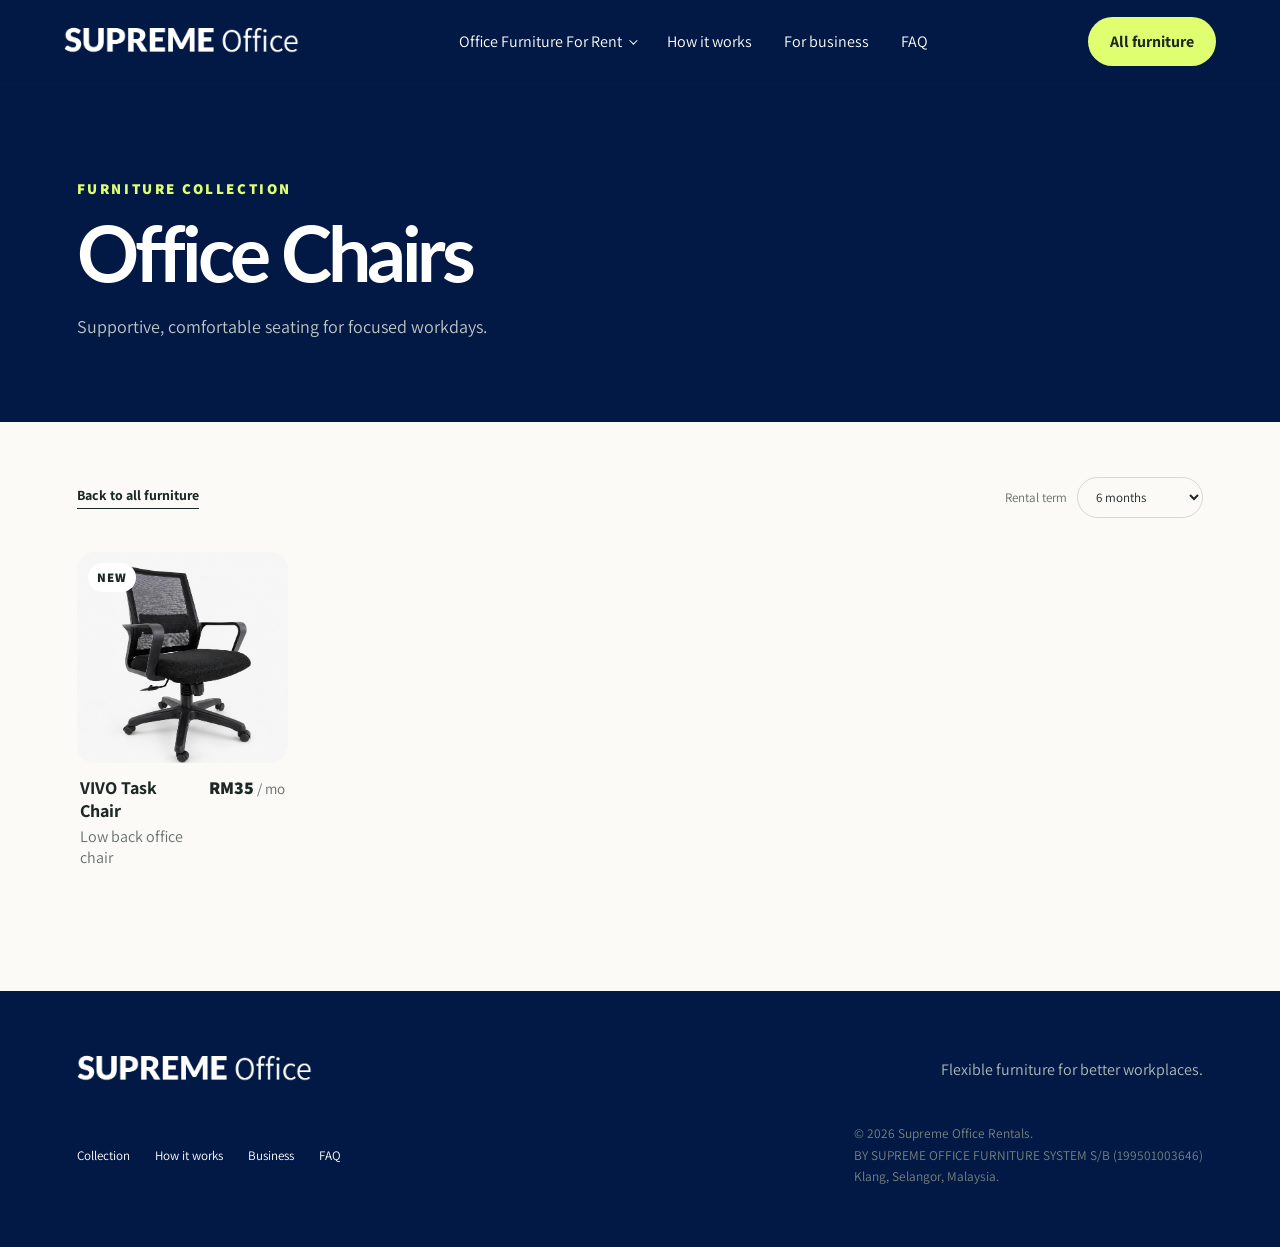
==== commit 232c71d5: "19 june 548pm" ====
--- a/collection.html
+++ b/collection.html
@@ -19,7 +19,7 @@
       <div class="nav-dropdown">
         <a class="nav-dropdown-toggle" href="furniture.html" target="_blank" rel="noopener">Office Furniture For Rent <span aria-hidden="true"></span></a>
         <div class="nav-dropdown-menu">
-          <a href="collection.html?category=chairs"><img src="assets/vivo-task-chair.png" alt=""><span>Office chairs</span></a><a href="collection.html?category=desks"><img src="assets/useful-work-desk-maple.webp" alt=""><span>Office tables / desks</span></a><a href="collection.html?category=cabinets"><img src="https://images.unsplash.com/photo-1595428774223-ef52624120d2?auto=format&fit=crop&w=160&q=75" alt=""><span>Office cabinets</span></a><a href="collection.html?category=workstations"><img src="https://images.unsplash.com/photo-1555041469-a586c61ea9bc?auto=format&fit=crop&w=160&q=75" alt=""><span>Office workstation seaters</span></a><a href="collection.html?category=director-desks"><img src="https://images.unsplash.com/photo-1505693416388-ac5ce068fe85?auto=format&fit=crop&w=160&q=75" alt=""><span>Director desks</span></a><a href="collection.html?category=training-tables"><img src="https://images.unsplash.com/photo-1617806118233-18e1de247200?auto=format&fit=crop&w=160&q=75" alt=""><span>Training tables</span></a><a href="collection.html?category=conference-tables"><img src="https://images.unsplash.com/photo-1497366754035-f200968a6e72?auto=format&fit=crop&w=160&q=75" alt=""><span>Conference tables / desks</span></a>
+        <a href="collection.html?category=chairs"><img src="assets/vivo-task-chair.png" alt=""><span>Office Chairs</span></a><a href="collection.html?category=desks"><img src="assets/useful-work-desk-maple.webp" alt=""><span>Office Tables / Desks</span></a><a href="collection.html?category=cabinets"><img src="https://images.unsplash.com/photo-1595428774223-ef52624120d2?auto=format&fit=crop&w=160&q=75" alt=""><span>Office Cabinets</span></a><a href="collection.html?category=workstations"><img src="https://images.unsplash.com/photo-1555041469-a586c61ea9bc?auto=format&fit=crop&w=160&q=75" alt=""><span>Office Workstation Seaters</span></a><a href="collection.html?category=director-desks"><img src="https://images.unsplash.com/photo-1505693416388-ac5ce068fe85?auto=format&fit=crop&w=160&q=75" alt=""><span>Director Desks</span></a><a href="collection.html?category=training-tables"><img src="https://images.unsplash.com/photo-1617806118233-18e1de247200?auto=format&fit=crop&w=160&q=75" alt=""><span>Training Tables</span></a><a href="collection.html?category=conference-tables"><img src="https://images.unsplash.com/photo-1497366754035-f200968a6e72?auto=format&fit=crop&w=160&q=75" alt=""><span>Conference Tables / Desks</span></a>
         </div>
       </div>
       <a href="how-it-works.html">How it works</a>
@@ -35,7 +35,7 @@
   <main>
     <section class="collection-intro">
       <p class="eyebrow">Furniture collection</p>
-      <h1 id="categoryTitle">Office furniture</h1>
+      <h1 id="categoryTitle">Office Furniture</h1>
       <p id="categoryDescription">Flexible office furniture, delivered and assembled for your workspace.</p>
     </section>
 
--- a/styles.css
+++ b/styles.css
@@ -68,3 +68,13 @@
 @media(max-width:600px){.journey-grid{grid-template-columns:1fr}.journey-toggle{min-height:0}.journey-toggle>p{min-height:0}.journey-card:hover,.journey-card.open,.journey-card:focus-within{transform:none}}
 @media(prefers-reduced-motion:reduce){.journey-card,.journey-number,.journey-prompt i,.journey-detail{transition:none}.journey-card:hover,.journey-card.open,.journey-card:focus-within{transform:none}}
 .journey-toggle:focus-visible{outline:3px solid var(--lime);outline-offset:-4px}.journey-card:focus-within:not(.open):not(:hover){transform:none;border-color:var(--line);box-shadow:none}.journey-card:focus-within:not(.open):not(:hover) .journey-number{transform:none;background:#fff;border-color:var(--ink)}.journey-card:focus-within:not(.open):not(:hover) .journey-prompt i{transform:none;background:var(--cream)}.journey-card:focus-within:not(.open):not(:hover) .journey-detail{max-height:0}
+.hero-copy .hero-actions{margin-bottom:0}
+.business{grid-template-columns:50% 50%;min-height:300px;overflow:hidden}.business-image{position:relative;min-height:300px;overflow:hidden}.business-image img{height:100%;object-fit:cover;object-position:center 72%;transition:transform .65s ease,filter .65s ease}.business-image:hover img{transform:scale(1.035);filter:saturate(1.06)}.business-image-label{position:absolute;left:18px;bottom:18px;display:flex;flex-direction:column;gap:2px;max-width:250px;padding:9px 12px;border:1px solid rgba(255,255,255,.28);border-radius:10px;background:rgba(2,25,69,.82);box-shadow:0 12px 30px rgba(0,0,0,.18);backdrop-filter:blur(8px);transform:translateY(4px);transition:transform .3s ease,background .3s ease}.business-image:hover .business-image-label{transform:none;background:rgba(2,25,69,.94)}.business-image-label strong{font-size:12px}.business-image-label small{color:#c8d3ce;font-size:10px;line-height:1.3}.business-copy{padding:22px clamp(24px,3.5vw,52px)}.business .eyebrow{margin-bottom:9px;font-size:16px}.business h2{font-size:clamp(32px,3vw,44px);line-height:1}.business-copy>p:not(.eyebrow){margin:11px 0;font-size:14px;line-height:1.45}.business ul{display:grid;grid-template-columns:repeat(3,minmax(0,1fr));gap:7px;margin-bottom:14px}.business li{display:flex;align-items:center;padding:8px 9px;border:1px solid rgba(255,255,255,.12);border-radius:9px;background:rgba(255,255,255,.025);font-size:12px;line-height:1.25;outline:none;transition:transform .25s ease,background .25s ease,border-color .25s ease}.business li:before{flex:0 0 auto}.business li:hover,.business li:focus-visible{transform:translateY(-4px);border-color:rgba(223,255,113,.55);background:rgba(223,255,113,.08)}.business .button{padding:11px 18px;font-size:13px;transition:transform .25s ease,background .25s ease,box-shadow .25s ease}.business .button:hover,.business .button:focus-visible{transform:translateY(-3px);background:var(--lime);box-shadow:0 12px 28px rgba(0,0,0,.2)}
+@media(max-width:1000px){.business-image{min-height:300px}.business-copy{padding:38px clamp(28px,7vw,70px)}.business ul{grid-template-columns:1fr}}
+@media(max-width:650px){.business-image{min-height:260px}.business-image-label{left:14px;bottom:14px}.business-copy{padding:38px 22px}.business li:hover,.business li:focus-visible{transform:translateX(4px)}}
+@media(prefers-reduced-motion:reduce){.business-image img,.business-image-label,.business li,.business .button{transition:none}.business-image:hover img,.business li:hover,.business li:focus-visible{transform:none}}
+.business{height:418px;min-height:0}.business-image{height:100%;min-height:0}.business .eyebrow{font-size:17px}.business-copy>p:not(.eyebrow){font-size:15px}.business li{font-size:13px}.business .button{font-size:14px}.business-image-label strong{font-size:13px}.business-image-label small{font-size:11px}
+@media(max-width:1000px){.business{height:auto}.business-image{height:300px;min-height:0}}
+@media(max-width:650px){.business-image{height:260px;min-height:0}}
+.business{background:#021945}.business li{position:relative;overflow:hidden;isolation:isolate}.business li:before{display:inline-grid;place-items:center;width:20px;height:20px;margin-right:8px;border-radius:50%;background:rgba(223,255,113,.12);transition:transform .35s cubic-bezier(.2,.8,.2,1),background .3s ease,color .3s ease}.business li:hover,.business li:focus-visible{transform:translateY(-5px) scale(1.015);border-color:var(--lime);background:var(--lime);color:#021945;box-shadow:0 12px 28px rgba(0,0,0,.22)}.business li:hover:before,.business li:focus-visible:before{transform:rotate(360deg) scale(1.12);background:#021945;color:var(--lime)}.business-whatsapp{display:grid;min-width:194px;overflow:hidden}.business-whatsapp span{grid-area:1/1;transition:opacity .25s ease,transform .3s cubic-bezier(.2,.8,.2,1)}.business-whatsapp .whatsapp-label{opacity:0;transform:translateY(16px)}.business-whatsapp:hover,.business-whatsapp:focus-visible{background:#25d366;color:#021945}.business-whatsapp:hover .quote-label,.business-whatsapp:focus-visible .quote-label{opacity:0;transform:translateY(-16px)}.business-whatsapp:hover .whatsapp-label,.business-whatsapp:focus-visible .whatsapp-label{opacity:1;transform:none}
+@media(prefers-reduced-motion:reduce){.business li:before,.business-whatsapp span{transition:none}.business li:hover:before,.business li:focus-visible:before{transform:none}}
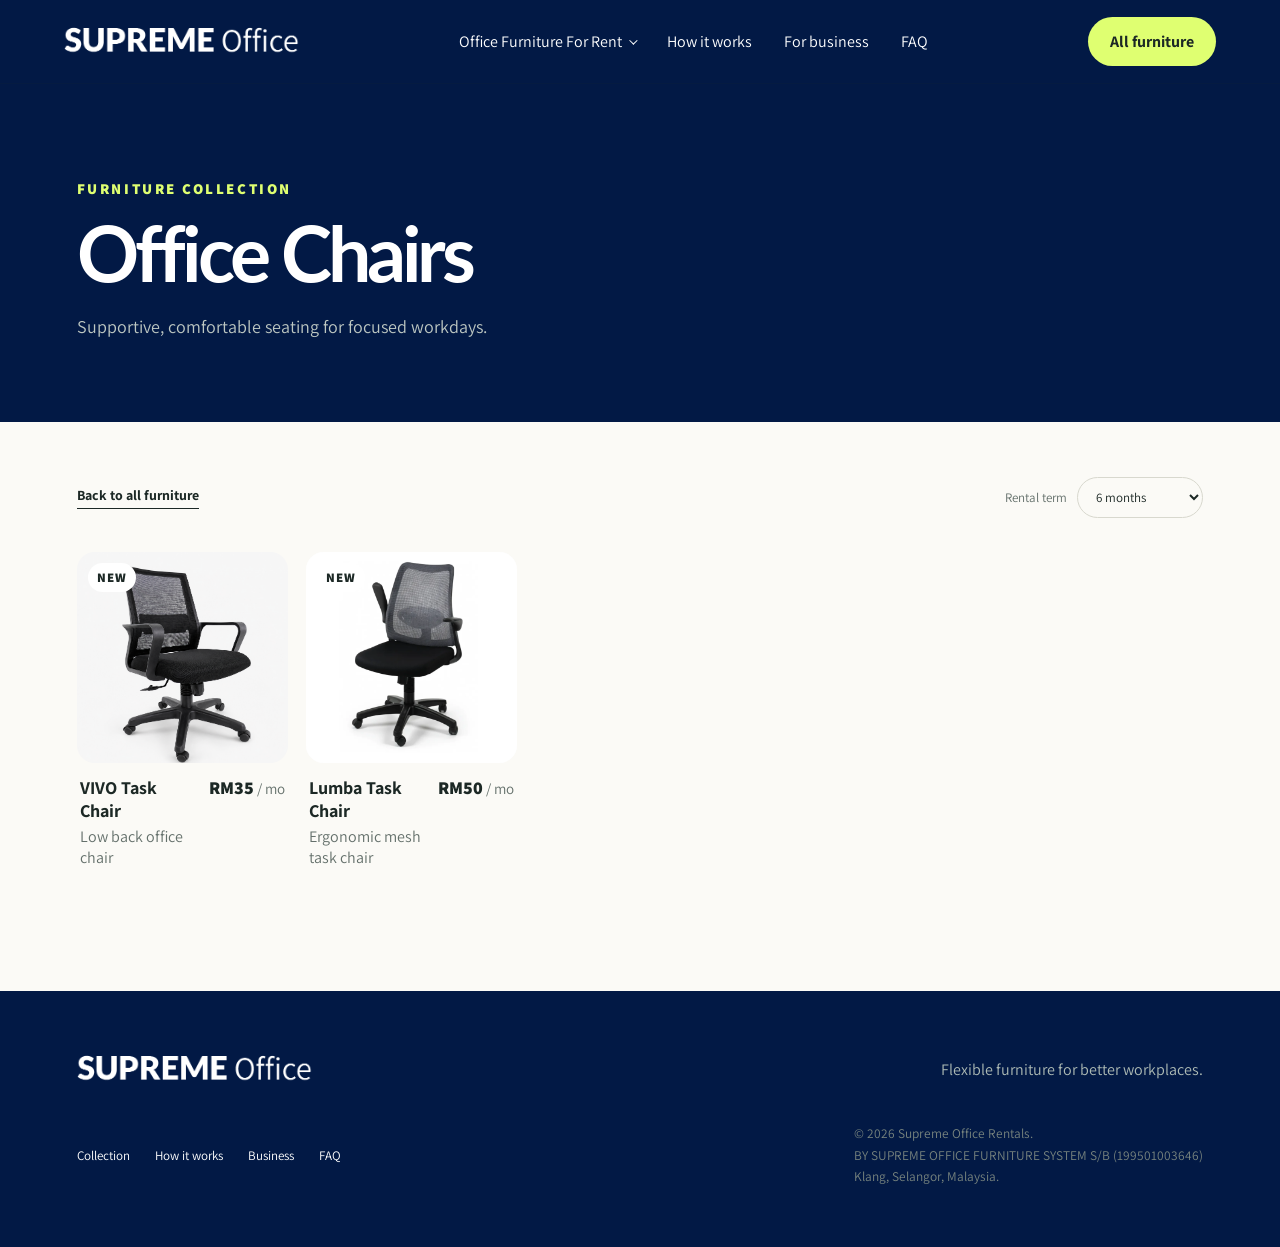
==== commit 787c51a3: "20 june 315pm" ====
--- a/collection.html
+++ b/collection.html
@@ -17,9 +17,9 @@
     </a>
     <nav class="main-nav" aria-label="Main navigation">
       <div class="nav-dropdown">
-        <a class="nav-dropdown-toggle" href="furniture.html" target="_blank" rel="noopener">Office Furniture For Rent <span aria-hidden="true"></span></a>
+        <a class="nav-dropdown-toggle" href="furniture.html">Office Furniture For Rent <span aria-hidden="true"></span></a>
         <div class="nav-dropdown-menu">
-        <a href="collection.html?category=chairs"><img src="assets/vivo-task-chair.png" alt=""><span>Office Chairs</span></a><a href="collection.html?category=desks"><img src="assets/useful-work-desk-maple.webp" alt=""><span>Office Tables / Desks</span></a><a href="collection.html?category=cabinets"><img src="https://images.unsplash.com/photo-1595428774223-ef52624120d2?auto=format&fit=crop&w=160&q=75" alt=""><span>Office Cabinets</span></a><a href="collection.html?category=workstations"><img src="https://images.unsplash.com/photo-1555041469-a586c61ea9bc?auto=format&fit=crop&w=160&q=75" alt=""><span>Office Workstation Seaters</span></a><a href="collection.html?category=director-desks"><img src="https://images.unsplash.com/photo-1505693416388-ac5ce068fe85?auto=format&fit=crop&w=160&q=75" alt=""><span>Director Desks</span></a><a href="collection.html?category=training-tables"><img src="https://images.unsplash.com/photo-1617806118233-18e1de247200?auto=format&fit=crop&w=160&q=75" alt=""><span>Training Tables</span></a><a href="collection.html?category=conference-tables"><img src="https://images.unsplash.com/photo-1497366754035-f200968a6e72?auto=format&fit=crop&w=160&q=75" alt=""><span>Conference Tables / Desks</span></a>
+        <a href="collection.html?category=chairs"><img src="assets/vivo-task-chair.png" alt=""><span>Office Chairs</span></a><a href="collection.html?category=desks"><img src="assets/useful-work-desk-maple.webp" alt=""><span>Office Tables / Desks</span></a><a href="collection.html?category=cabinets"><img src="assets/open-shelf-low-cabinet-g/cabinet-category.png" alt=""><span>Office Cabinets</span></a><a href="collection.html?category=workstations"><img src="assets/simple-office-workstation-2-seaters/workstation-category.png" alt=""><span>Office Workstation Seaters</span></a><a href="collection.html?category=director-desks"><img src="https://images.unsplash.com/photo-1505693416388-ac5ce068fe85?auto=format&fit=crop&w=160&q=75" alt=""><span>Director Desks</span></a><a href="collection.html?category=training-tables"><img src="https://images.unsplash.com/photo-1617806118233-18e1de247200?auto=format&fit=crop&w=160&q=75" alt=""><span>Training Tables</span></a><a href="collection.html?category=conference-tables"><img src="https://images.unsplash.com/photo-1497366754035-f200968a6e72?auto=format&fit=crop&w=160&q=75" alt=""><span>Conference Tables / Desks</span></a>
         </div>
       </div>
       <a href="how-it-works.html">How it works</a>
@@ -67,7 +67,7 @@
     <small>&copy; 2026 Supreme Office Rentals.<span class="footer-company">BY SUPREME OFFICE FURNITURE SYSTEM S/B (199501003646)</span><span class="footer-location">Klang, Selangor, Malaysia.</span></small>
   </footer>
 
-  <script src="products.js?v=20260619-13"></script>
+  <script src="products.js?v=20260620-5"></script>
   <script src="collection.js?v=20260619-14"></script>
 </body>
 </html>
--- a/styles.css
+++ b/styles.css
@@ -78,3 +78,5 @@
 @media(max-width:650px){.business-image{height:260px;min-height:0}}
 .business{background:#021945}.business li{position:relative;overflow:hidden;isolation:isolate}.business li:before{display:inline-grid;place-items:center;width:20px;height:20px;margin-right:8px;border-radius:50%;background:rgba(223,255,113,.12);transition:transform .35s cubic-bezier(.2,.8,.2,1),background .3s ease,color .3s ease}.business li:hover,.business li:focus-visible{transform:translateY(-5px) scale(1.015);border-color:var(--lime);background:var(--lime);color:#021945;box-shadow:0 12px 28px rgba(0,0,0,.22)}.business li:hover:before,.business li:focus-visible:before{transform:rotate(360deg) scale(1.12);background:#021945;color:var(--lime)}.business-whatsapp{display:grid;min-width:194px;overflow:hidden}.business-whatsapp span{grid-area:1/1;transition:opacity .25s ease,transform .3s cubic-bezier(.2,.8,.2,1)}.business-whatsapp .whatsapp-label{opacity:0;transform:translateY(16px)}.business-whatsapp:hover,.business-whatsapp:focus-visible{background:#25d366;color:#021945}.business-whatsapp:hover .quote-label,.business-whatsapp:focus-visible .quote-label{opacity:0;transform:translateY(-16px)}.business-whatsapp:hover .whatsapp-label,.business-whatsapp:focus-visible .whatsapp-label{opacity:1;transform:none}
 @media(prefers-reduced-motion:reduce){.business li:before,.business-whatsapp span{transition:none}.business li:hover:before,.business li:focus-visible:before{transform:none}}
+
+.product-gallery{display:grid;grid-template-columns:repeat(6,minmax(0,1fr));gap:9px;margin-top:12px}.product-thumbnail{overflow:hidden;aspect-ratio:1;padding:0;border:1px solid var(--line);border-radius:12px;background:#fff}.product-thumbnail img{width:100%;height:100%;object-fit:contain}.product-thumbnail.active{outline:2px solid var(--ink);outline-offset:2px}.product-image img[src*="lumba-task-chair"],.product-image img[src*="simple-office-workstation"],.product-image img[src*="open-shelf-low-cabinet-g"]{object-fit:contain;background:#fff}.product-detail-media:has(.product-gallery:not([hidden])) .product-main-image{position:relative;top:auto;aspect-ratio:1;background:#fff}.product-detail-media:has(.product-gallery:not([hidden])) .product-main-image img{object-fit:contain}@media(max-width:650px){.product-gallery{grid-template-columns:repeat(4,minmax(0,1fr));gap:7px}.product-thumbnail{border-radius:9px}}
